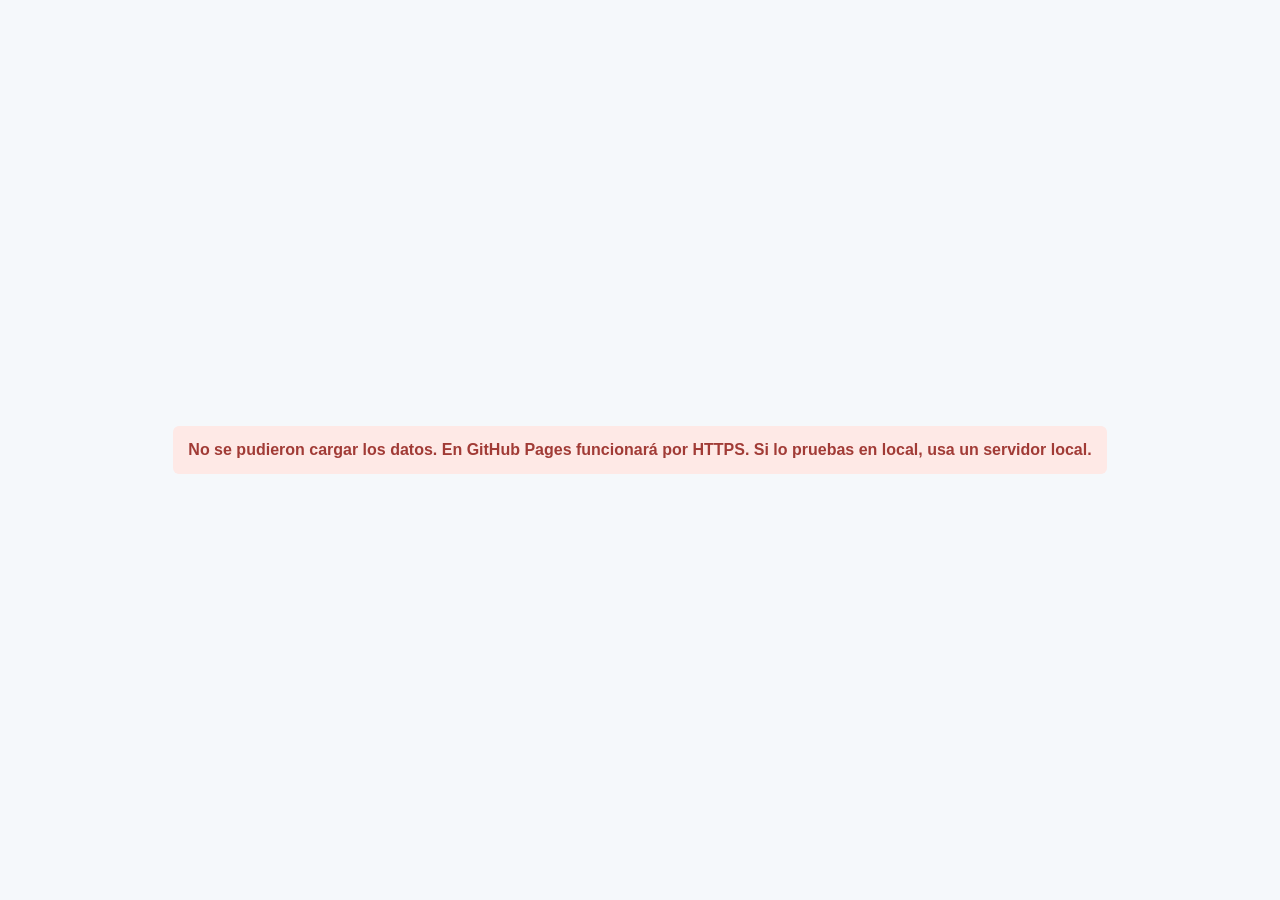
==== index.html @ 33c606c9 "Add files via upload" ====
<!doctype html><html lang="es"><head><meta charset="utf-8"><meta name="viewport" content="width=device-width,initial-scale=1"><title>Resumen ejecutivo · NEWDOCK</title><link rel="stylesheet" href="styles.css"></head><body data-page="overview"><div id="loading" class="loading">Cargando dashboard…</div><div class="layout"><aside class="side"><div class="brand">NEWDOCK<span>LOGISTICS ASSETS · DATA ANALYSIS</span></div><nav class="nav"><a class="on" href="index.html"><span>▣</span>Resumen ejecutivo</a><a class="" href="ventas.html"><span>▥</span>Ventas y rendimiento</a><a class="" href="arrendamientos.html"><span>◷</span>Arrendamientos y riesgo</a><a class="" href="afluencia.html"><span>◎</span>Ocupación y afluencia</a><a class="" href="detalle.html"><span>▤</span>Detalle de cartera</a></nav><div class="cut">Datos ficticios<br><b>Dashboard interactivo</b></div></aside><main class="main"><header class="head"><div><h1>Resumen ejecutivo</h1><p>Visión global de la cartera y principales indicadores</p></div><div class="filters"><label class="f">Año<select id="year"></select></label><label class="f">Centro<select id="center"></select></label><label class="f">Arrendatario<select id="tenant"></select></label><label class="f">Estado<select id="status"></select></label></div></header><div class="kpis"><div class="kpi"><div class="top">Ventas del periodo</div><div id="sales"><b>—</b><small>Calculando</small></div></div><div class="kpi"><div class="top">Cobertura de cartera</div><div id="centers"><b>—</b><small>Calculando</small></div></div><div class="kpi"><div class="top">Contratos</div><div id="contracts"><b>—</b><small>Calculando</small></div></div><div class="kpi"><div class="top">Renta contractual</div><div id="rent"><b>—</b><small>Calculando</small></div></div><div class="kpi"><div class="top">Footfall</div><div id="foot"><b>—</b><small>Calculando</small></div></div><div class="kpi"><div class="top">Calidad del dato</div><div id="valid"><b>—</b><small>Calculando</small></div></div></div><div class="grid3"><div class="card"><p class="section">Evolución mensual de ventas</p><div class="chart" id="monthly"></div></div><div class="card"><p class="section">Top centros por ventas</p><table class="table"><thead><tr><th>#</th><th>Centro</th><th>Ventas</th><th>Peso</th></tr></thead><tbody id="topCenters"></tbody></table></div><div class="card"><p class="section">Estado de los registros</p><table class="table"><thead><tr><th>Estado</th><th>Registros</th><th>Peso</th></tr></thead><tbody id="statuses"></tbody></table><div class="notice">Los cuatro filtros superiores recalculan los KPIs, gráficos y tablas.</div></div></div><div class="footer">NEWDOCK · Logistics Assets &nbsp;&nbsp;|&nbsp;&nbsp; Datos ficticios · De los datos a las decisiones</div></main></div><script src="data.js"></script><script src="app.js"></script></body></html>
---- styles.css ----
:root{--nav:#092d49;--nav2:#0e4367;--blue:#176fae;--cyan:#58afe3;--teal:#23a598;--red:#ef5757;--amber:#f5b62f;--ink:#173b60;--muted:#6e8aa3;--bg:#f5f8fb;--line:#dfe9f2;--card:#fff}*{box-sizing:border-box}body{margin:0;font-family:Segoe UI,Arial,sans-serif;color:var(--ink);background:var(--bg)}.layout{display:grid;grid-template-columns:205px minmax(0,1fr);min-height:100vh}.side{background:linear-gradient(180deg,var(--nav),#071f35);color:white;padding:19px 12px;position:sticky;top:0;height:100vh}.brand{font-size:22px;font-weight:800;margin:2px 7px 28px}.brand span{display:block;font-size:8px;letter-spacing:1.4px;color:#9db9cc}.nav a{display:flex;gap:9px;color:#c9d9e5;text-decoration:none;padding:11px 10px;margin:4px 0;border-radius:5px;font-size:12px}.nav a.on,.nav a:hover{background:#185277;color:#fff}.cut{position:absolute;bottom:22px;left:19px;font-size:10px;color:#b9ccda}.main{padding:15px 17px 24px;min-width:0}.head{display:flex;justify-content:space-between;gap:16px;align-items:flex-start}.head h1{margin:0;font-size:28px}.head p{margin:2px 0 14px;color:#5e83a3}.filters{display:flex;gap:8px;flex-wrap:wrap;justify-content:flex-end}.f{font-size:9px;font-weight:700;color:#527393}.f select{display:block;width:123px;margin-top:3px;padding:7px;border:1px solid var(--line);background:white;color:#365a78;border-radius:4px}.kpis{display:grid;grid-template-columns:repeat(6,minmax(115px,1fr));gap:8px;margin:0 0 9px}.kpi,.card{background:var(--card);border:1px solid #e5edf4;border-radius:7px;box-shadow:0 1px 3px #1d4c7310}.kpi{padding:11px 10px;min-height:76px}.kpi .top{font-size:9px;color:#557795;font-weight:600}.kpi b{display:block;font-size:18px;margin:4px 0}.kpi small{font-size:9px;color:#7a93aa}.good{color:var(--teal)!important}.bad{color:var(--red)!important}.card{padding:12px}.grid2{display:grid;grid-template-columns:1.65fr 1fr;gap:9px;margin-bottom:9px}.grid3{display:grid;grid-template-columns:1.2fr 1fr 1fr;gap:9px;margin-bottom:9px}.section{font-size:13px;font-weight:750;margin:0 0 9px}.chart{height:225px;position:relative}.bars{display:flex;gap:5px;height:190px;align-items:end;border-bottom:1px solid var(--line);padding:6px 3px 20px;background:repeating-linear-gradient(to top,#fff 0,#fff 39px,#edf3f7 40px)}.bg{height:100%;flex:1;display:flex;flex-direction:column;justify-content:flex-end;min-width:7px;text-align:center}.bar{background:linear-gradient(#63b8e8,#1877b7);border-radius:2px 2px 0 0;min-height:2px}.bar.alt{background:#b6dbef}.bg label{height:16px;font-size:8px;color:#66849e;white-space:nowrap;overflow:hidden;text-overflow:ellipsis}.table{width:100%;border-collapse:collapse;font-size:10px}.table th{text-align:left;padding:6px;color:#5c7b96;border-bottom:1px solid var(--line)}.table td{padding:6px;border-bottom:1px solid #edf2f6}.pill{font-size:8px;font-weight:700;border-radius:9px;padding:3px 6px;background:#e6f2fb;color:#216795}.pill.red{background:#fde5e3;color:#d34a43}.pill.amber{background:#fff1cb;color:#ad7915}.notice{background:#edf6fb;border-radius:6px;padding:10px;color:#577691;font-size:10px;margin-top:9px}.donut{width:138px;height:138px;border-radius:50%;margin:13px auto;position:relative;background:conic-gradient(#0d3b67 0 55%,#4ba2d8 55% 80%,#b9dff0 80%)}.donut:after{content:'';position:absolute;inset:30px;background:white;border-radius:50%}.centerlab{position:absolute;inset:0;display:grid;place-items:center;z-index:1;font-size:18px;font-weight:750}.empty{display:grid;place-items:center;height:100%;color:#7890a5;font-size:11px}.footer{border-top:1px solid #c2d3df;padding-top:10px;margin-top:13px;font-size:9px;color:#728ba1}.riskgrid{display:grid;grid-template-columns:repeat(5,1fr);gap:8px;margin-bottom:9px}.riskgrid .card{min-height:86px}.riskgrid strong{font-size:22px;display:block;margin:5px 0}.tl{overflow:auto;max-height:305px}.tlrow{display:grid;grid-template-columns:155px 1fr;gap:6px;align-items:center;padding:5px 0;border-bottom:1px solid #edf2f6;font-size:9px}.track{height:15px;background:#edf3f7;position:relative;border-radius:2px}.seg{top:0;bottom:0;position:absolute;background:#4a9bc9;border-radius:2px}.seg.soon{background:#f09b7a}.loading{position:fixed;inset:0;background:#f5f8fb;z-index:20;display:grid;place-items:center;font-weight:700}.err{padding:15px;background:#fee9e6;color:#a13b36;border-radius:6px}@media(max-width:1050px){.layout{grid-template-columns:1fr}.side{position:relative;height:auto}.nav{display:flex;flex-wrap:wrap}.cut{display:none}.kpis{grid-template-columns:repeat(3,1fr)}.grid2,.grid3{grid-template-columns:1fr}.head{display:block}.filters{justify-content:flex-start;margin-bottom:10px}.riskgrid{grid-template-columns:repeat(2,1fr)}}@media(max-width:560px){.kpis{grid-template-columns:repeat(2,1fr)}.f select{width:105px}.main{padding:10px}.head h1{font-size:23px}}
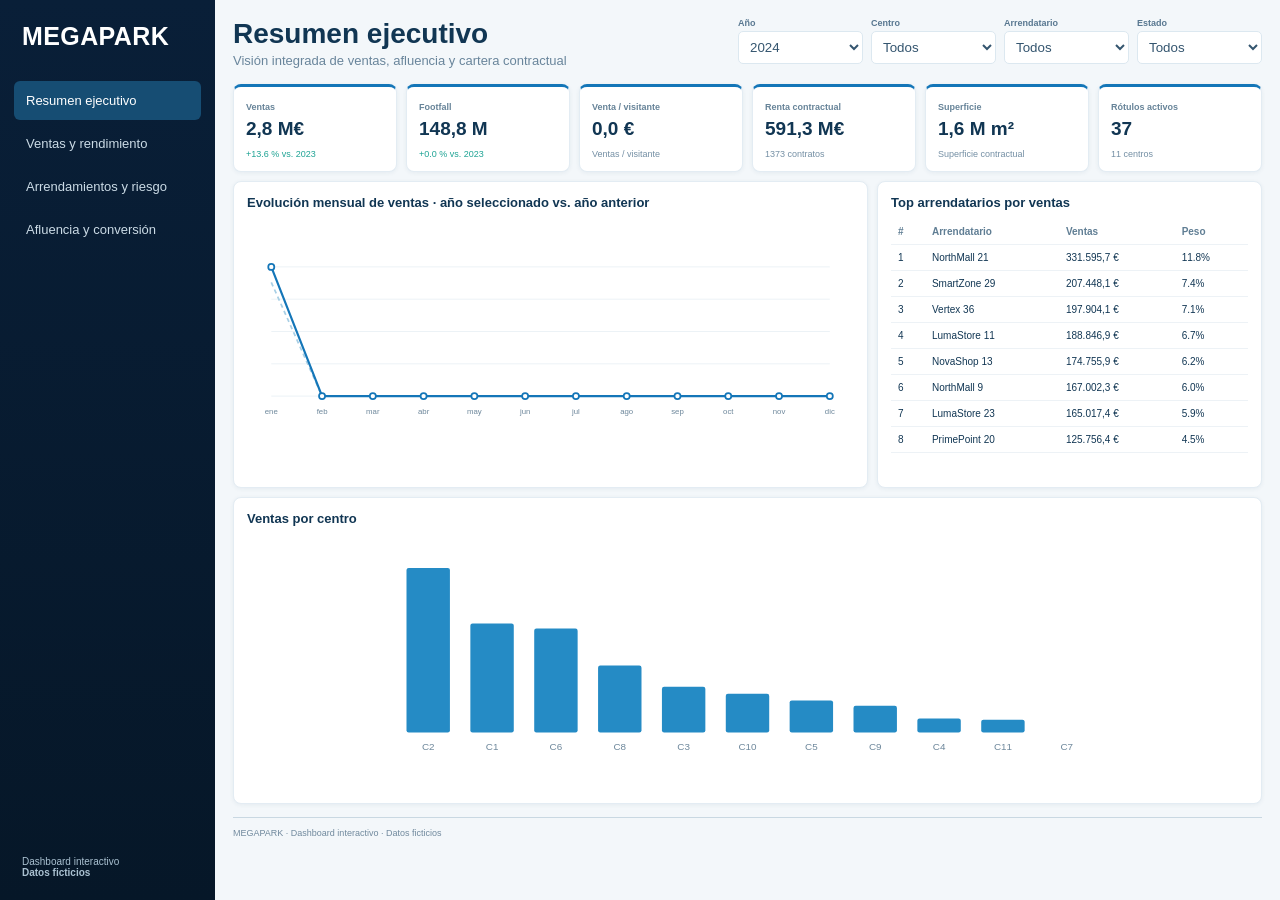
==== commit 60e060b1: "Actualizar dashboard MEGAPARK V2" ====
--- a/index.html
+++ b/index.html
@@ -1 +1 @@
-<!doctype html><html lang="es"><head><meta charset="utf-8"><meta name="viewport" content="width=device-width,initial-scale=1"><title>Resumen ejecutivo · NEWDOCK</title><link rel="stylesheet" href="styles.css"></head><body data-page="overview"><div id="loading" class="loading">Cargando dashboard…</div><div class="layout"><aside class="side"><div class="brand">NEWDOCK<span>LOGISTICS ASSETS · DATA ANALYSIS</span></div><nav class="nav"><a class="on" href="index.html"><span>▣</span>Resumen ejecutivo</a><a class="" href="ventas.html"><span>▥</span>Ventas y rendimiento</a><a class="" href="arrendamientos.html"><span>◷</span>Arrendamientos y riesgo</a><a class="" href="afluencia.html"><span>◎</span>Ocupación y afluencia</a><a class="" href="detalle.html"><span>▤</span>Detalle de cartera</a></nav><div class="cut">Datos ficticios<br><b>Dashboard interactivo</b></div></aside><main class="main"><header class="head"><div><h1>Resumen ejecutivo</h1><p>Visión global de la cartera y principales indicadores</p></div><div class="filters"><label class="f">Año<select id="year"></select></label><label class="f">Centro<select id="center"></select></label><label class="f">Arrendatario<select id="tenant"></select></label><label class="f">Estado<select id="status"></select></label></div></header><div class="kpis"><div class="kpi"><div class="top">Ventas del periodo</div><div id="sales"><b>—</b><small>Calculando</small></div></div><div class="kpi"><div class="top">Cobertura de cartera</div><div id="centers"><b>—</b><small>Calculando</small></div></div><div class="kpi"><div class="top">Contratos</div><div id="contracts"><b>—</b><small>Calculando</small></div></div><div class="kpi"><div class="top">Renta contractual</div><div id="rent"><b>—</b><small>Calculando</small></div></div><div class="kpi"><div class="top">Footfall</div><div id="foot"><b>—</b><small>Calculando</small></div></div><div class="kpi"><div class="top">Calidad del dato</div><div id="valid"><b>—</b><small>Calculando</small></div></div></div><div class="grid3"><div class="card"><p class="section">Evolución mensual de ventas</p><div class="chart" id="monthly"></div></div><div class="card"><p class="section">Top centros por ventas</p><table class="table"><thead><tr><th>#</th><th>Centro</th><th>Ventas</th><th>Peso</th></tr></thead><tbody id="topCenters"></tbody></table></div><div class="card"><p class="section">Estado de los registros</p><table class="table"><thead><tr><th>Estado</th><th>Registros</th><th>Peso</th></tr></thead><tbody id="statuses"></tbody></table><div class="notice">Los cuatro filtros superiores recalculan los KPIs, gráficos y tablas.</div></div></div><div class="footer">NEWDOCK · Logistics Assets &nbsp;&nbsp;|&nbsp;&nbsp; Datos ficticios · De los datos a las decisiones</div></main></div><script src="data.js"></script><script src="app.js"></script></body></html>+<!doctype html><html lang="es"><head><meta charset="utf-8"><meta name="viewport" content="width=device-width,initial-scale=1"><title>Resumen ejecutivo | MEGAPARK</title><link rel="stylesheet" href="styles.css"></head><body data-page="overview"><div id="loading" class="loading">Cargando MEGAPARK…</div><div class="tooltip"></div><div class="layout"><aside class="side"><div class="logo">MEGAPARK</div><nav class="nav"><a class="on" href="index.html">Resumen ejecutivo</a><a class="" href="ventas.html">Ventas y rendimiento</a><a class="" href="arrendamientos.html">Arrendamientos y riesgo</a><a class="" href="afluencia.html">Afluencia y conversión</a></nav><div class="note">Dashboard interactivo<br><b>Datos ficticios</b></div></aside><main class="main"><header class="head"><div><h1>Resumen ejecutivo</h1><p>Visión integrada de ventas, afluencia y cartera contractual</p></div><div class="filters"><label class="f">Año<select id="year"></select></label><label class="f">Centro<select id="center"></select></label><label class="f">Arrendatario<select id="tenant"></select></label><label class="f">Estado<select id="status"></select></label></div></header><div class="kpis"><div class="kpi"><label>Ventas</label><div id="sales"><b>—</b><small>Calculando…</small></div></div><div class="kpi"><label>Footfall</label><div id="foot"><b>—</b><small>Calculando…</small></div></div><div class="kpi"><label>Venta / visitante</label><div id="visit"><b>—</b><small>Calculando…</small></div></div><div class="kpi"><label>Renta contractual</label><div id="rent"><b>—</b><small>Calculando…</small></div></div><div class="kpi"><label>Superficie</label><div id="sqm"><b>—</b><small>Calculando…</small></div></div><div class="kpi"><label>Rótulos activos</label><div id="tenants"><b>—</b><small>Calculando…</small></div></div></div><div class="grid2"><div class="card"><p class="section">Evolución mensual de ventas · año seleccionado vs. año anterior</p><div id="trend" class="chart"></div></div><div class="card"><p class="section">Top arrendatarios por ventas</p><table class="table"><thead><tr><th>#</th><th>Arrendatario</th><th>Ventas</th><th>Peso</th></tr></thead><tbody id="tops"></tbody></table></div></div><div class="card"><p class="section">Ventas por centro</p><div id="centers" class="chart"></div></div><div class="footer">MEGAPARK · Dashboard interactivo · Datos ficticios</div></main></div><script src="data.js"></script><script src="app.js"></script></body></html>
--- a/styles.css
+++ b/styles.css
@@ -1,2 +1,2 @@
 
-:root{--nav:#092d49;--nav2:#0e4367;--blue:#176fae;--cyan:#58afe3;--teal:#23a598;--red:#ef5757;--amber:#f5b62f;--ink:#173b60;--muted:#6e8aa3;--bg:#f5f8fb;--line:#dfe9f2;--card:#fff}*{box-sizing:border-box}body{margin:0;font-family:Segoe UI,Arial,sans-serif;color:var(--ink);background:var(--bg)}.layout{display:grid;grid-template-columns:205px minmax(0,1fr);min-height:100vh}.side{background:linear-gradient(180deg,var(--nav),#071f35);color:white;padding:19px 12px;position:sticky;top:0;height:100vh}.brand{font-size:22px;font-weight:800;margin:2px 7px 28px}.brand span{display:block;font-size:8px;letter-spacing:1.4px;color:#9db9cc}.nav a{display:flex;gap:9px;color:#c9d9e5;text-decoration:none;padding:11px 10px;margin:4px 0;border-radius:5px;font-size:12px}.nav a.on,.nav a:hover{background:#185277;color:#fff}.cut{position:absolute;bottom:22px;left:19px;font-size:10px;color:#b9ccda}.main{padding:15px 17px 24px;min-width:0}.head{display:flex;justify-content:space-between;gap:16px;align-items:flex-start}.head h1{margin:0;font-size:28px}.head p{margin:2px 0 14px;color:#5e83a3}.filters{display:flex;gap:8px;flex-wrap:wrap;justify-content:flex-end}.f{font-size:9px;font-weight:700;color:#527393}.f select{display:block;width:123px;margin-top:3px;padding:7px;border:1px solid var(--line);background:white;color:#365a78;border-radius:4px}.kpis{display:grid;grid-template-columns:repeat(6,minmax(115px,1fr));gap:8px;margin:0 0 9px}.kpi,.card{background:var(--card);border:1px solid #e5edf4;border-radius:7px;box-shadow:0 1px 3px #1d4c7310}.kpi{padding:11px 10px;min-height:76px}.kpi .top{font-size:9px;color:#557795;font-weight:600}.kpi b{display:block;font-size:18px;margin:4px 0}.kpi small{font-size:9px;color:#7a93aa}.good{color:var(--teal)!important}.bad{color:var(--red)!important}.card{padding:12px}.grid2{display:grid;grid-template-columns:1.65fr 1fr;gap:9px;margin-bottom:9px}.grid3{display:grid;grid-template-columns:1.2fr 1fr 1fr;gap:9px;margin-bottom:9px}.section{font-size:13px;font-weight:750;margin:0 0 9px}.chart{height:225px;position:relative}.bars{display:flex;gap:5px;height:190px;align-items:end;border-bottom:1px solid var(--line);padding:6px 3px 20px;background:repeating-linear-gradient(to top,#fff 0,#fff 39px,#edf3f7 40px)}.bg{height:100%;flex:1;display:flex;flex-direction:column;justify-content:flex-end;min-width:7px;text-align:center}.bar{background:linear-gradient(#63b8e8,#1877b7);border-radius:2px 2px 0 0;min-height:2px}.bar.alt{background:#b6dbef}.bg label{height:16px;font-size:8px;color:#66849e;white-space:nowrap;overflow:hidden;text-overflow:ellipsis}.table{width:100%;border-collapse:collapse;font-size:10px}.table th{text-align:left;padding:6px;color:#5c7b96;border-bottom:1px solid var(--line)}.table td{padding:6px;border-bottom:1px solid #edf2f6}.pill{font-size:8px;font-weight:700;border-radius:9px;padding:3px 6px;background:#e6f2fb;color:#216795}.pill.red{background:#fde5e3;color:#d34a43}.pill.amber{background:#fff1cb;color:#ad7915}.notice{background:#edf6fb;border-radius:6px;padding:10px;color:#577691;font-size:10px;margin-top:9px}.donut{width:138px;height:138px;border-radius:50%;margin:13px auto;position:relative;background:conic-gradient(#0d3b67 0 55%,#4ba2d8 55% 80%,#b9dff0 80%)}.donut:after{content:'';position:absolute;inset:30px;background:white;border-radius:50%}.centerlab{position:absolute;inset:0;display:grid;place-items:center;z-index:1;font-size:18px;font-weight:750}.empty{display:grid;place-items:center;height:100%;color:#7890a5;font-size:11px}.footer{border-top:1px solid #c2d3df;padding-top:10px;margin-top:13px;font-size:9px;color:#728ba1}.riskgrid{display:grid;grid-template-columns:repeat(5,1fr);gap:8px;margin-bottom:9px}.riskgrid .card{min-height:86px}.riskgrid strong{font-size:22px;display:block;margin:5px 0}.tl{overflow:auto;max-height:305px}.tlrow{display:grid;grid-template-columns:155px 1fr;gap:6px;align-items:center;padding:5px 0;border-bottom:1px solid #edf2f6;font-size:9px}.track{height:15px;background:#edf3f7;position:relative;border-radius:2px}.seg{top:0;bottom:0;position:absolute;background:#4a9bc9;border-radius:2px}.seg.soon{background:#f09b7a}.loading{position:fixed;inset:0;background:#f5f8fb;z-index:20;display:grid;place-items:center;font-weight:700}.err{padding:15px;background:#fee9e6;color:#a13b36;border-radius:6px}@media(max-width:1050px){.layout{grid-template-columns:1fr}.side{position:relative;height:auto}.nav{display:flex;flex-wrap:wrap}.cut{display:none}.kpis{grid-template-columns:repeat(3,1fr)}.grid2,.grid3{grid-template-columns:1fr}.head{display:block}.filters{justify-content:flex-start;margin-bottom:10px}.riskgrid{grid-template-columns:repeat(2,1fr)}}@media(max-width:560px){.kpis{grid-template-columns:repeat(2,1fr)}.f select{width:105px}.main{padding:10px}.head h1{font-size:23px}}
+:root{--nav:#091f38;--nav2:#103f67;--blue:#1476b8;--cyan:#53b7e8;--teal:#1ea394;--red:#eb5a53;--amber:#efaf32;--ink:#113653;--muted:#69859b;--bg:#f3f7fa;--line:#dce8f0;--card:#fff}*{box-sizing:border-box}body{margin:0;font:13px Segoe UI,Arial,sans-serif;background:var(--bg);color:var(--ink)}.layout{display:grid;grid-template-columns:215px 1fr;min-height:100vh}.side{background:linear-gradient(180deg,var(--nav),#061728);color:#fff;padding:22px 14px;position:sticky;top:0;height:100vh}.logo{font-size:25px;font-weight:800;letter-spacing:.4px;margin:0 8px 30px}.nav a{display:block;text-decoration:none;color:#cbdbe6;padding:12px;border-radius:6px;margin:4px 0}.nav a.on,.nav a:hover{background:#164d73;color:#fff}.note{position:absolute;bottom:22px;left:22px;font-size:10px;color:#aac1d1}.main{padding:18px}.head{display:flex;justify-content:space-between;gap:15px;align-items:start}.head h1{font-size:28px;margin:0}.head p{margin:3px 0 16px;color:var(--muted)}.filters{display:flex;gap:8px;flex-wrap:wrap}.f{font-size:9px;font-weight:700;color:#587790}.f select{display:block;width:125px;padding:7px;margin-top:3px;border:1px solid var(--line);border-radius:5px;background:#fff;color:#34556f}.kpis{display:grid;grid-template-columns:repeat(6,1fr);gap:9px;margin-bottom:9px}.kpi,.card{background:#fff;border:1px solid #e3ecf3;border-radius:8px;box-shadow:0 1px 4px #244e7011}.kpi{padding:11px 12px;min-height:83px;border-top:3px solid var(--blue)}.kpi label{font-size:9px;color:#668398;font-weight:700}.kpi b{display:block;font-size:19px;margin:5px 0}.kpi small{font-size:9px;color:#748fa4}.good{color:var(--teal)!important}.bad{color:var(--red)!important}.card{padding:13px}.section{font-weight:750;margin:0 0 9px}.grid2{display:grid;grid-template-columns:1.65fr 1fr;gap:9px;margin-bottom:9px}.grid3{display:grid;grid-template-columns:1.2fr 1fr 1fr;gap:9px;margin-bottom:9px}.chart{height:255px;position:relative}.svgchart{width:100%;height:225px;overflow:visible}.gridline{stroke:#eaf1f5;stroke-width:1}.axistext{font-size:9px;fill:#6d879b}.line{fill:none;stroke:var(--blue);stroke-width:2.5}.line2{fill:none;stroke:#a8cfe5;stroke-width:2;stroke-dasharray:5 4}.point{fill:#fff;stroke:var(--blue);stroke-width:2}.barsvg{fill:#258bc5}.barsvg:hover{fill:#0f628f}.tooltip{position:fixed;pointer-events:none;padding:8px 10px;border-radius:6px;background:#0c2e49;color:#fff;font-size:10px;box-shadow:0 4px 14px #0003;display:none;z-index:10}.table{width:100%;border-collapse:collapse;font-size:10px}.table th,.table td{padding:7px;border-bottom:1px solid #edf2f6;text-align:left}.table th{color:#607e94}.alert{display:flex;justify-content:space-between;align-items:center;padding:9px;border-radius:6px;background:#f7fafc;margin:6px 0}.badge{padding:3px 7px;border-radius:12px;font-size:9px;background:#e4f4ef;color:#178478}.badge.warn{background:#fff0ce;color:#9f7114}.badge.danger{background:#fde6e3;color:#c9433d}.tl{max-height:285px;overflow:auto}.tlrow{display:grid;grid-template-columns:155px 1fr;gap:7px;align-items:center;padding:5px 0;border-bottom:1px solid #edf2f6;font-size:9px}.track{height:14px;background:#edf3f7;position:relative}.seg{position:absolute;top:0;bottom:0;background:#479ac8;border-radius:2px}.footer{font-size:9px;color:#70899d;border-top:1px solid #c9d8e2;padding-top:10px;margin-top:13px}.loading{position:fixed;inset:0;z-index:30;background:#f3f7fa;display:grid;place-items:center;font-weight:700}@media(max-width:1050px){.layout{grid-template-columns:1fr}.side{height:auto;position:relative}.note{display:none}.nav{display:flex;flex-wrap:wrap}.kpis{grid-template-columns:repeat(3,1fr)}.grid2,.grid3{grid-template-columns:1fr}.head{display:block}.filters{margin-bottom:10px}}@media(max-width:600px){.kpis{grid-template-columns:repeat(2,1fr)}}
